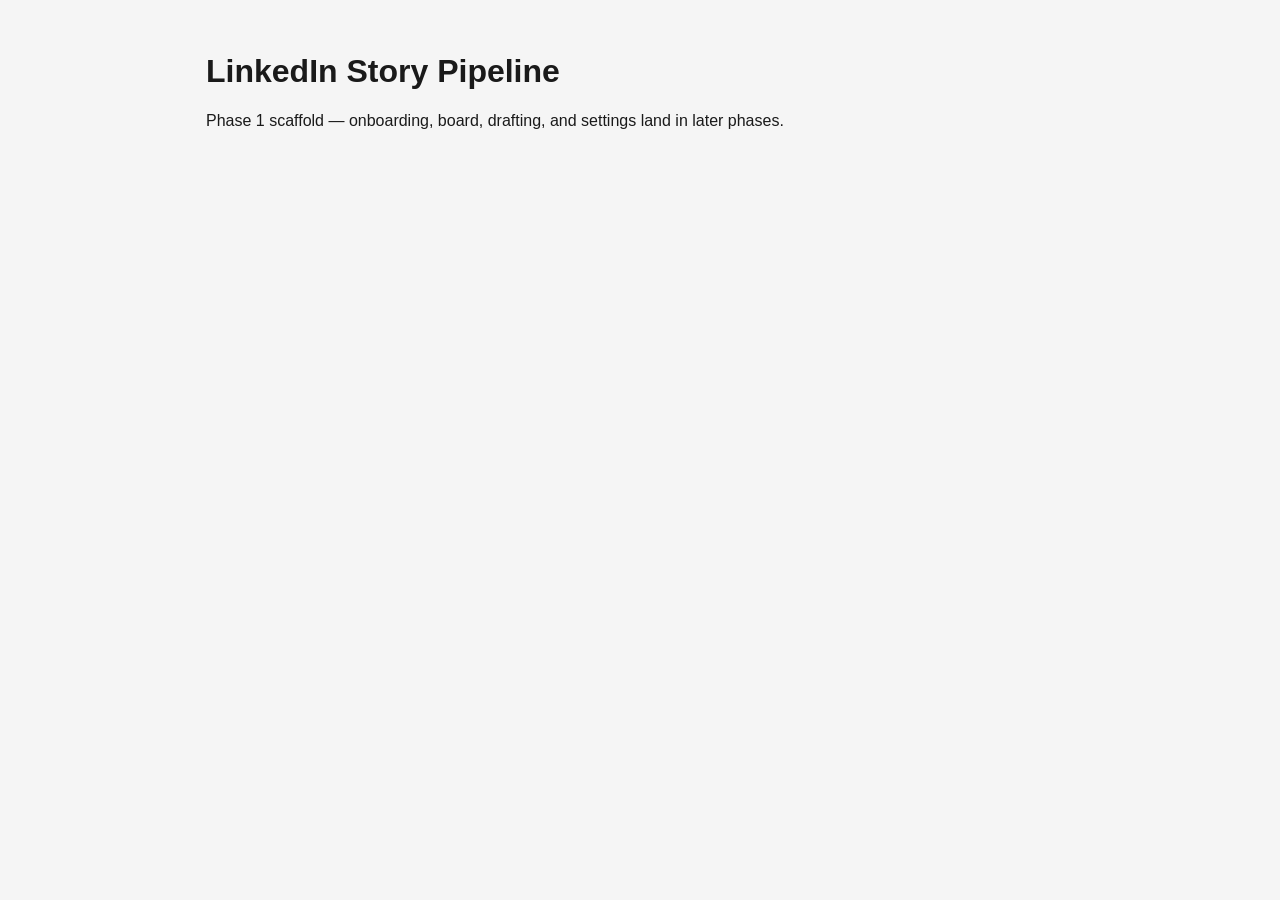
==== index.html @ b190e6f0 "Phase 1 scaffold: flat repo layout, stub files, HTML shells Sets up the file layout from BUILD_SPEC_" ====
<!DOCTYPE html>
<html lang="en">
<head>
  <meta charset="UTF-8" />
  <meta name="viewport" content="width=device-width, initial-scale=1.0" />
  <title>LinkedIn Story Pipeline</title>
  <link rel="stylesheet" href="styles.css" />
</head>
<body>
  <div id="app">
    <h1>LinkedIn Story Pipeline</h1>
    <p>Phase 1 scaffold — onboarding, board, drafting, and settings land in later phases.</p>
  </div>

  <script src="linkConfig.js"></script>
  <script src="storage.js"></script>
  <script src="api.js"></script>
  <script src="onboarding.js"></script>
  <script src="pipeline.js"></script>
  <script src="draft.js"></script>
  <script src="learning.js"></script>
  <script src="settings.js"></script>
  <script src="app.js"></script>
</body>
</html>
---- styles.css ----
/* LinkedIn Story Pipeline — Web Edition
   Shared styles for index.html and admin.html. Filled in phase by phase. */

* {
  box-sizing: border-box;
}

body {
  margin: 0;
  font-family: -apple-system, BlinkMacSystemFont, "Segoe UI", Roboto, sans-serif;
  color: #1a1a1a;
  background: #f5f5f5;
}

#app {
  max-width: 900px;
  margin: 0 auto;
  padding: 2rem 1rem;
}
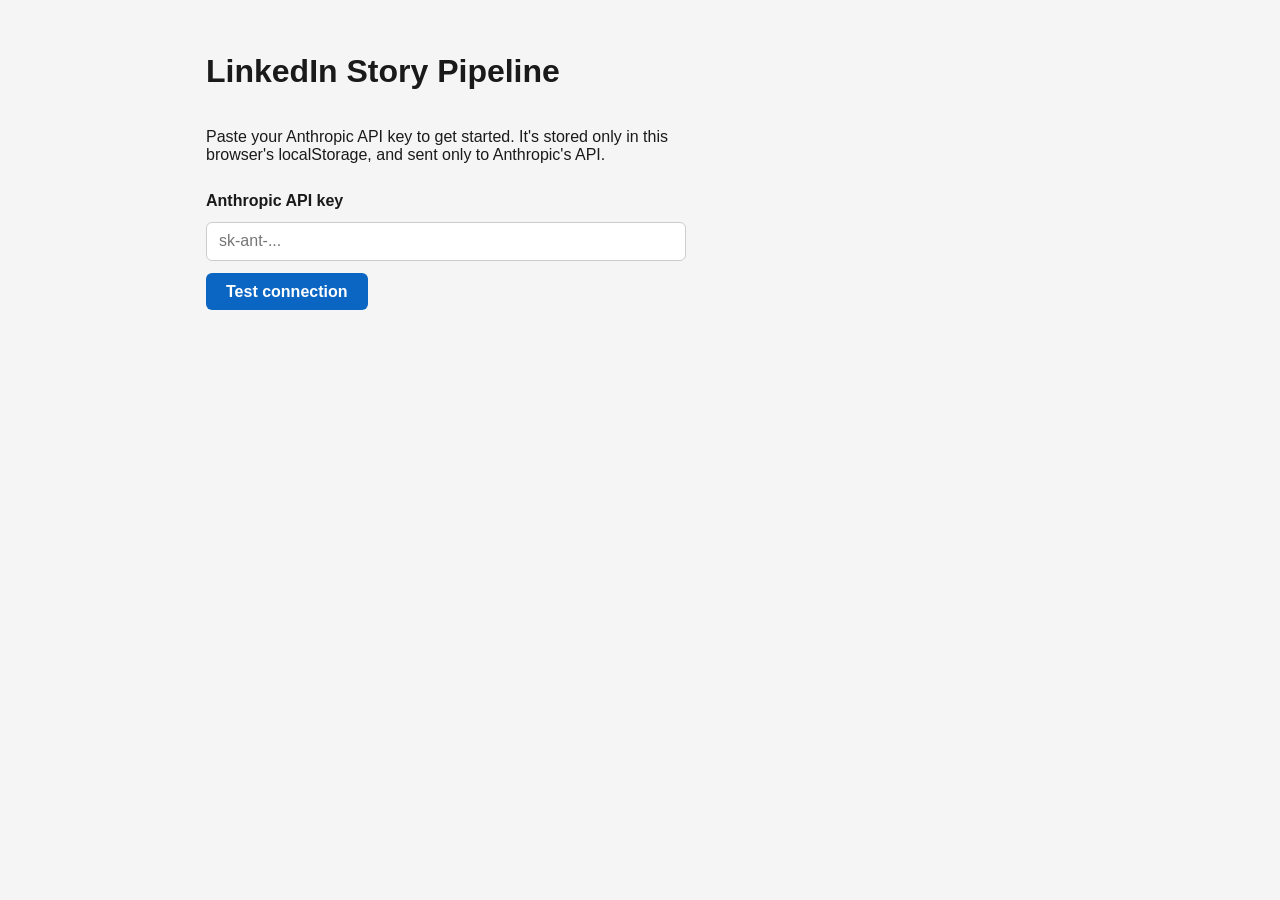
==== commit fdf50e25: "Phase 1: API key gate for index.html Landing view with key input + Test connection button, api.js wr" ====
--- a/index.html
+++ b/index.html
@@ -8,8 +8,43 @@
 </head>
 <body>
   <div id="app">
-    <h1>LinkedIn Story Pipeline</h1>
-    <p>Phase 1 scaffold — onboarding, board, drafting, and settings land in later phases.</p>
+    <header>
+      <h1>LinkedIn Story Pipeline</h1>
+    </header>
+
+    <section id="landing-view">
+      <p>
+        Paste your Anthropic API key to get started. It's stored only in
+        this browser's localStorage, and sent only to Anthropic's API.
+      </p>
+      <label for="api-key-input">Anthropic API key</label>
+      <input
+        type="password"
+        id="api-key-input"
+        placeholder="sk-ant-..."
+        autocomplete="off"
+        spellcheck="false"
+      />
+      <button id="test-connection-btn" type="button">Test connection</button>
+      <p id="connection-status" role="status" aria-live="polite"></p>
+    </section>
+
+    <div id="app-shell" hidden>
+      <nav id="main-nav">
+        <button class="nav-link" data-view="board" type="button">Board</button>
+        <button class="nav-link" data-view="settings" type="button">Settings</button>
+      </nav>
+      <main id="view-container">
+        <section id="view-board">
+          <h2>Board</h2>
+          <p>Coming in a later phase.</p>
+        </section>
+        <section id="view-settings" hidden>
+          <h2>Settings</h2>
+          <p>Coming in a later phase.</p>
+        </section>
+      </main>
+    </div>
   </div>
 
   <script src="linkConfig.js"></script>
--- a/styles.css
+++ b/styles.css
@@ -17,3 +17,83 @@
   margin: 0 auto;
   padding: 2rem 1rem;
 }
+
+button {
+  font: inherit;
+  cursor: pointer;
+}
+
+/* Landing view / API key gate */
+
+#landing-view {
+  max-width: 480px;
+  display: flex;
+  flex-direction: column;
+  gap: 0.75rem;
+}
+
+#landing-view label {
+  font-weight: 600;
+}
+
+#api-key-input {
+  font: inherit;
+  padding: 0.6rem 0.75rem;
+  border: 1px solid #ccc;
+  border-radius: 6px;
+}
+
+#test-connection-btn {
+  align-self: flex-start;
+  padding: 0.6rem 1.25rem;
+  border: none;
+  border-radius: 6px;
+  background: #0a66c2;
+  color: #fff;
+  font-weight: 600;
+}
+
+#test-connection-btn:disabled {
+  background: #7fa8d4;
+  cursor: not-allowed;
+}
+
+#connection-status {
+  min-height: 1.25em;
+  font-weight: 500;
+}
+
+#connection-status.status-success {
+  color: #14802f;
+}
+
+#connection-status.status-error {
+  color: #c5221f;
+}
+
+#connection-status.status-pending {
+  color: #555;
+}
+
+/* Nav shell */
+
+#main-nav {
+  display: flex;
+  gap: 0.5rem;
+  border-bottom: 1px solid #ddd;
+  margin-bottom: 1.5rem;
+}
+
+.nav-link {
+  padding: 0.6rem 1rem;
+  border: none;
+  background: none;
+  border-bottom: 2px solid transparent;
+  font-weight: 600;
+  color: #555;
+}
+
+.nav-link.active {
+  color: #0a66c2;
+  border-bottom-color: #0a66c2;
+}
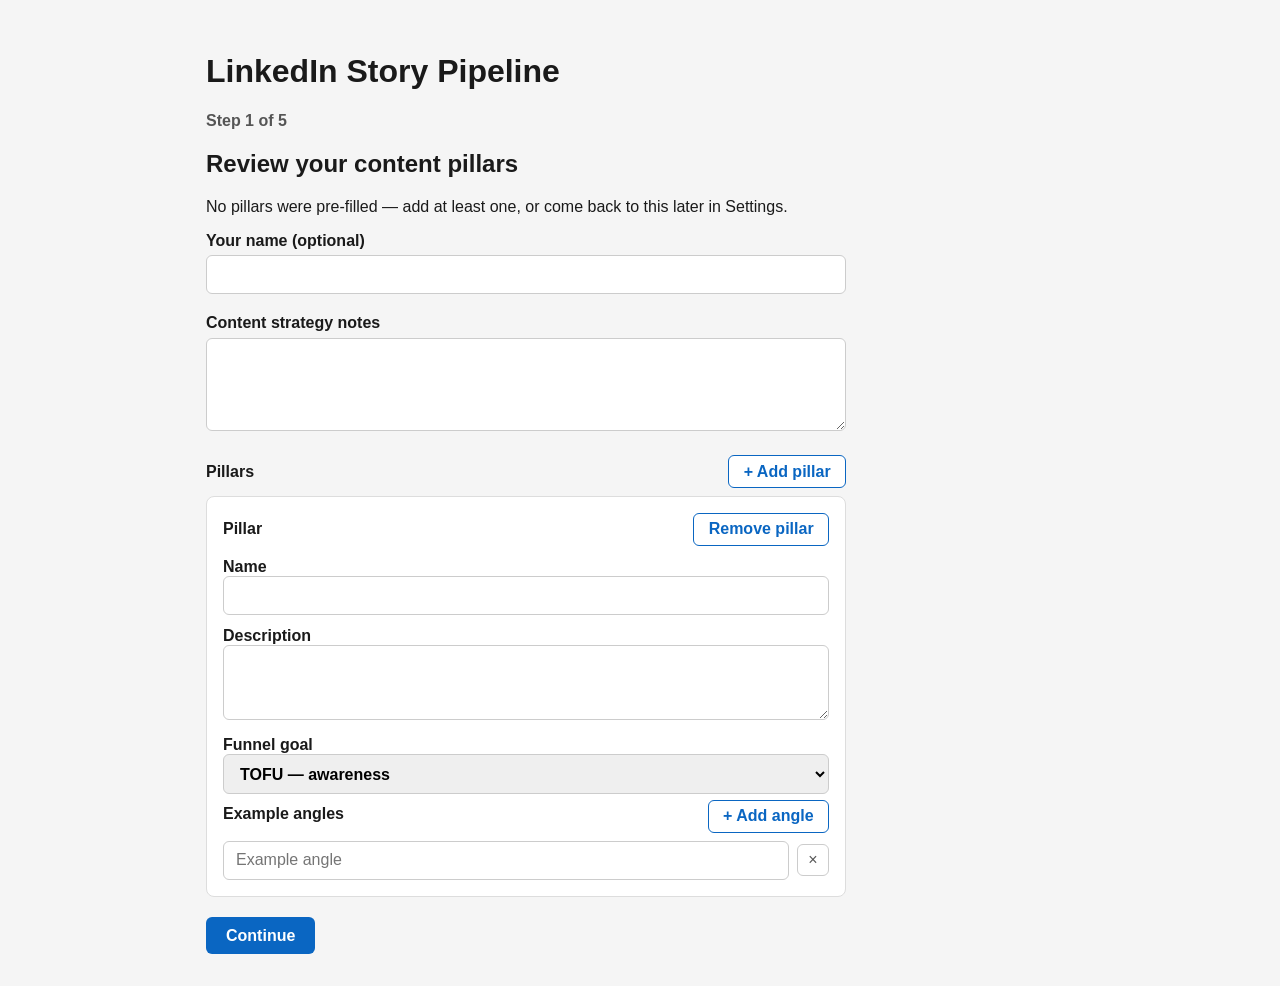
==== commit 98202f50: "Phase 3: onboarding wizard in index.html app.js now decodes the c link-config param on load, seeds t" ====
--- a/index.html
+++ b/index.html
@@ -12,22 +12,10 @@
       <h1>LinkedIn Story Pipeline</h1>
     </header>
 
-    <section id="landing-view">
-      <p>
-        Paste your Anthropic API key to get started. It's stored only in
-        this browser's localStorage, and sent only to Anthropic's API.
-      </p>
-      <label for="api-key-input">Anthropic API key</label>
-      <input
-        type="password"
-        id="api-key-input"
-        placeholder="sk-ant-..."
-        autocomplete="off"
-        spellcheck="false"
-      />
-      <button id="test-connection-btn" type="button">Test connection</button>
-      <p id="connection-status" role="status" aria-live="polite"></p>
-    </section>
+    <div id="onboarding-view" hidden>
+      <p id="onboarding-step-indicator"></p>
+      <div id="onboarding-step-container"></div>
+    </div>
 
     <div id="app-shell" hidden>
       <nav id="main-nav">
--- a/styles.css
+++ b/styles.css
@@ -3,6 +3,10 @@
 
 * {
   box-sizing: border-box;
+}
+
+[hidden] {
+  display: none !important;
 }
 
 body {
@@ -23,28 +27,78 @@
   cursor: pointer;
 }
 
-/* Landing view / API key gate */
-
-#landing-view {
-  max-width: 480px;
-  display: flex;
-  flex-direction: column;
-  gap: 0.75rem;
-}
-
-#landing-view label {
-  font-weight: 600;
-}
-
-#api-key-input {
+/* Status messages (key test, chat, save — reused across the app) */
+
+[role="status"] {
+  min-height: 1.25em;
+  font-weight: 500;
+}
+
+.status-success {
+  color: #14802f;
+}
+
+.status-error {
+  color: #c5221f;
+}
+
+.status-pending {
+  color: #555;
+}
+
+.btn-primary:disabled {
+  background: #7fa8d4;
+  cursor: not-allowed;
+}
+
+/* Forms (admin + landing share these primitives) */
+
+input[type="text"],
+input[type="password"],
+textarea,
+select {
   font: inherit;
   padding: 0.6rem 0.75rem;
   border: 1px solid #ccc;
   border-radius: 6px;
-}
-
-#test-connection-btn {
-  align-self: flex-start;
+  width: 100%;
+}
+
+textarea {
+  resize: vertical;
+}
+
+.field {
+  margin-bottom: 1.25rem;
+}
+
+.field label {
+  display: block;
+  font-weight: 600;
+  margin-bottom: 0.35rem;
+}
+
+.field-header {
+  display: flex;
+  align-items: center;
+  justify-content: space-between;
+  margin-bottom: 0.5rem;
+}
+
+.field-header label {
+  margin-bottom: 0;
+}
+
+.btn-secondary {
+  padding: 0.4rem 0.9rem;
+  border: 1px solid #0a66c2;
+  border-radius: 6px;
+  background: #fff;
+  color: #0a66c2;
+  font-weight: 600;
+}
+
+.btn-primary {
   padding: 0.6rem 1.25rem;
   border: none;
   border-radius: 6px;
@@ -53,26 +107,206 @@
   font-weight: 600;
 }
 
-#test-connection-btn:disabled {
-  background: #7fa8d4;
-  cursor: not-allowed;
-}
-
-#connection-status {
+/* Admin: pillar blocks */
+
+#pillars-container {
+  display: flex;
+  flex-direction: column;
+  gap: 1rem;
+}
+
+.pillar-block {
+  border: 1px solid #ddd;
+  border-radius: 8px;
+  padding: 1rem;
+  background: #fff;
+}
+
+.pillar-block-header {
+  display: flex;
+  align-items: center;
+  justify-content: space-between;
+  margin-bottom: 0.75rem;
+}
+
+.pillar-block label {
+  display: block;
+  font-weight: 600;
+  margin-top: 0.75rem;
+  margin-bottom: 0.35rem;
+}
+
+.pillar-block label:first-of-type {
+  margin-top: 0;
+}
+
+.angles-container {
+  display: flex;
+  flex-direction: column;
+  gap: 0.5rem;
+}
+
+.angle-row {
+  display: flex;
+  gap: 0.5rem;
+  align-items: center;
+}
+
+.angle-row .angle-input {
+  flex: 1;
+}
+
+.remove-angle-btn,
+.remove-repeatable-btn {
+  border: 1px solid #ccc;
+  border-radius: 6px;
+  background: #fff;
+  color: #555;
+  width: 2rem;
+  height: 2rem;
+  line-height: 1;
+  flex-shrink: 0;
+}
+
+#add-pillar-btn,
+.add-angle-btn,
+.remove-pillar-btn {
+  padding: 0.4rem 0.9rem;
+  border: 1px solid #0a66c2;
+  border-radius: 6px;
+  background: #fff;
+  color: #0a66c2;
+  font-weight: 600;
+}
+
+#generate-link-btn {
+  padding: 0.6rem 1.25rem;
+  border: none;
+  border-radius: 6px;
+  background: #0a66c2;
+  color: #fff;
+  font-weight: 600;
+  margin-top: 0.5rem;
+}
+
+/* Admin: generated link output */
+
+#link-output {
+  margin-top: 2rem;
+  padding-top: 1.5rem;
+  border-top: 1px solid #ddd;
+}
+
+#link-output label {
+  display: block;
+  font-weight: 600;
+  margin-bottom: 0.5rem;
+}
+
+.link-row {
+  display: flex;
+  gap: 0.5rem;
+}
+
+#generated-link {
+  flex: 1;
+  background: #f0f0f0;
+}
+
+#copy-link-btn {
+  padding: 0.6rem 1.25rem;
+  border: none;
+  border-radius: 6px;
+  background: #0a66c2;
+  color: #fff;
+  font-weight: 600;
+}
+
+#link-copy-status {
   min-height: 1.25em;
+  color: #14802f;
   font-weight: 500;
 }
 
-#connection-status.status-success {
-  color: #14802f;
-}
-
-#connection-status.status-error {
-  color: #c5221f;
-}
-
-#connection-status.status-pending {
+.warning {
+  color: #9a6700;
+  background: #fff8e6;
+  border: 1px solid #f0d999;
+  border-radius: 6px;
+  padding: 0.75rem;
+}
+
+/* Onboarding wizard */
+
+#onboarding-view {
+  max-width: 640px;
+}
+
+#onboarding-step-indicator {
+  font-weight: 600;
   color: #555;
+  margin-bottom: 1rem;
+}
+
+.step-actions {
+  display: flex;
+  gap: 0.75rem;
+  margin-top: 1rem;
+}
+
+.repeatable-row {
+  display: flex;
+  gap: 0.5rem;
+  align-items: flex-start;
+  margin-bottom: 0.5rem;
+}
+
+.repeatable-row .repeatable-input {
+  flex: 1;
+}
+
+/* Onboarding: guided conversation chat */
+
+.chat-log {
+  border: 1px solid #ddd;
+  border-radius: 8px;
+  background: #fff;
+  padding: 1rem;
+  max-height: 400px;
+  overflow-y: auto;
+  display: flex;
+  flex-direction: column;
+  gap: 0.75rem;
+  margin-bottom: 1rem;
+}
+
+.chat-bubble {
+  max-width: 80%;
+  padding: 0.6rem 0.9rem;
+  border-radius: 10px;
+  white-space: pre-wrap;
+  line-height: 1.4;
+}
+
+.chat-assistant {
+  align-self: flex-start;
+  background: #f0f0f0;
+}
+
+.chat-user {
+  align-self: flex-end;
+  background: #0a66c2;
+  color: #fff;
+}
+
+.chat-form {
+  display: flex;
+  gap: 0.5rem;
+  margin-bottom: 0.5rem;
+}
+
+.chat-form input {
+  flex: 1;
 }
 
 /* Nav shell */
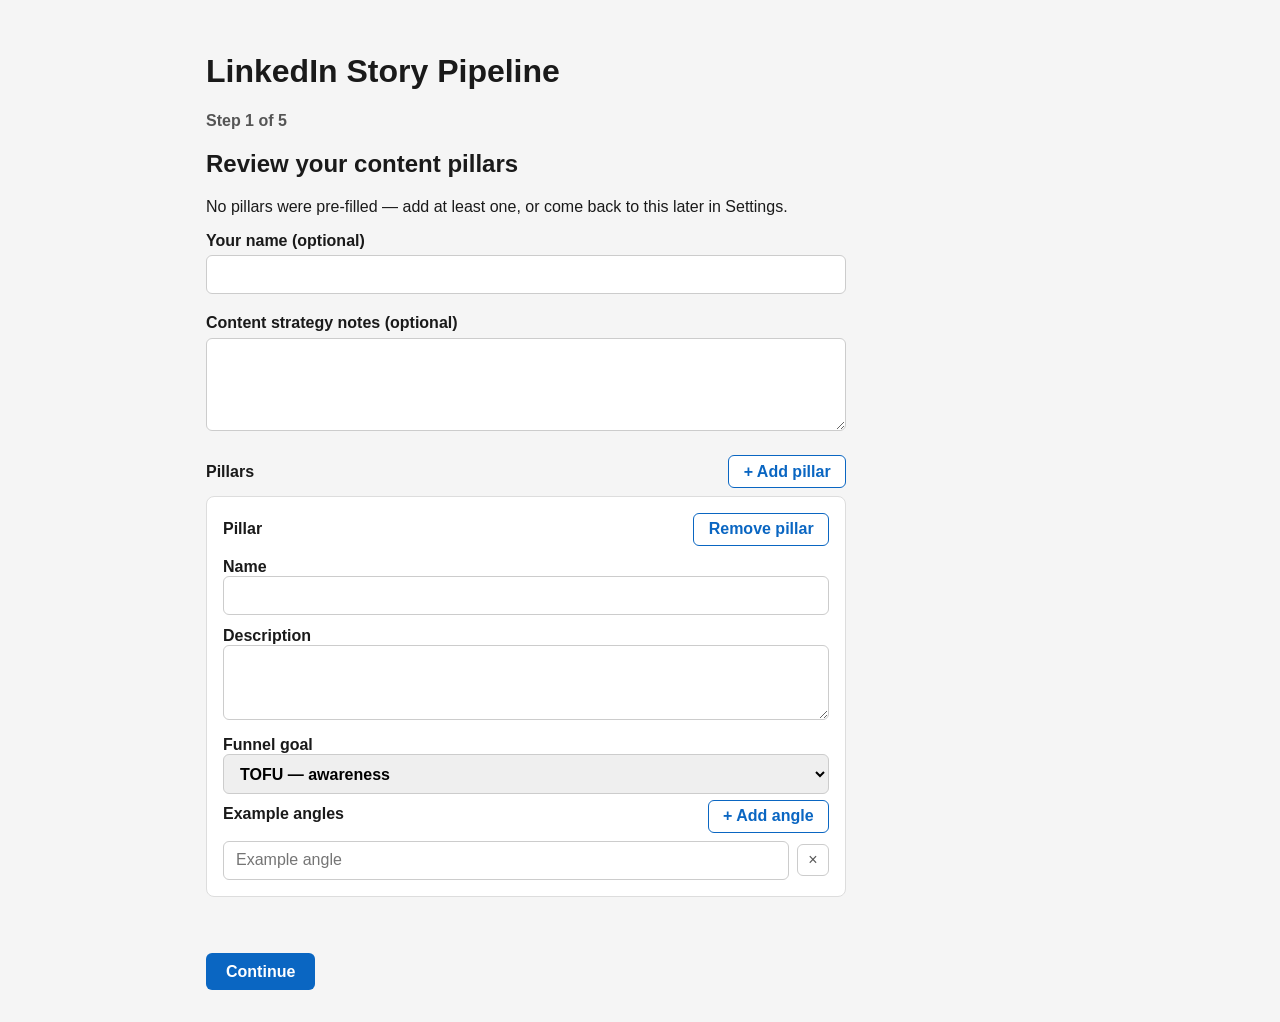
==== commit eab1e316: "Phase 4: kanban board, Inbox -> Interviewing -> Proposing pipeline.js implements the idea state mach" ====
--- a/index.html
+++ b/index.html
@@ -24,8 +24,7 @@
       </nav>
       <main id="view-container">
         <section id="view-board">
-          <h2>Board</h2>
-          <p>Coming in a later phase.</p>
+          <div id="board-root"></div>
         </section>
         <section id="view-settings" hidden>
           <h2>Settings</h2>
--- a/styles.css
+++ b/styles.css
@@ -309,6 +309,114 @@
   flex: 1;
 }
 
+/* Kanban board */
+
+.board-header {
+  margin-bottom: 1.5rem;
+}
+
+.board-columns {
+  display: flex;
+  gap: 1rem;
+  overflow-x: auto;
+  padding-bottom: 1rem;
+}
+
+.board-column {
+  flex: 0 0 240px;
+  background: #fff;
+  border: 1px solid #ddd;
+  border-radius: 8px;
+  padding: 0.75rem;
+}
+
+.board-column h3 {
+  font-size: 0.95rem;
+  margin: 0 0 0.75rem;
+  color: #555;
+}
+
+.column-cards {
+  display: flex;
+  flex-direction: column;
+  gap: 0.5rem;
+  min-height: 40px;
+}
+
+.idea-card {
+  border: 1px solid #ddd;
+  border-radius: 6px;
+  padding: 0.6rem 0.75rem;
+  background: #fafafa;
+  cursor: pointer;
+}
+
+.idea-card:hover {
+  border-color: #0a66c2;
+}
+
+.idea-card-title {
+  font-weight: 600;
+  margin-bottom: 0.25rem;
+}
+
+.idea-card-meta {
+  font-size: 0.85rem;
+  color: #666;
+}
+
+/* Idea panel (modal) */
+
+.panel-overlay {
+  position: fixed;
+  inset: 0;
+  background: rgba(0, 0, 0, 0.4);
+  display: flex;
+  align-items: flex-start;
+  justify-content: center;
+  padding: 3rem 1rem;
+  overflow-y: auto;
+  z-index: 100;
+}
+
+.panel {
+  background: #fff;
+  border-radius: 10px;
+  padding: 2rem;
+  max-width: 640px;
+  width: 100%;
+  position: relative;
+}
+
+.panel-close {
+  position: absolute;
+  top: 1rem;
+  right: 1rem;
+  background: none;
+  border: none;
+  font-size: 1.5rem;
+  line-height: 1;
+  color: #555;
+}
+
+.idea-raw-note {
+  white-space: pre-wrap;
+  background: #f5f5f5;
+  border-radius: 6px;
+  padding: 0.75rem;
+}
+
+.idea-meta {
+  color: #555;
+  font-size: 0.9rem;
+}
+
+.readonly-value {
+  padding: 0.6rem 0;
+  font-weight: 600;
+  margin: 0;
+}
+
 /* Nav shell */
 
 #main-nav {
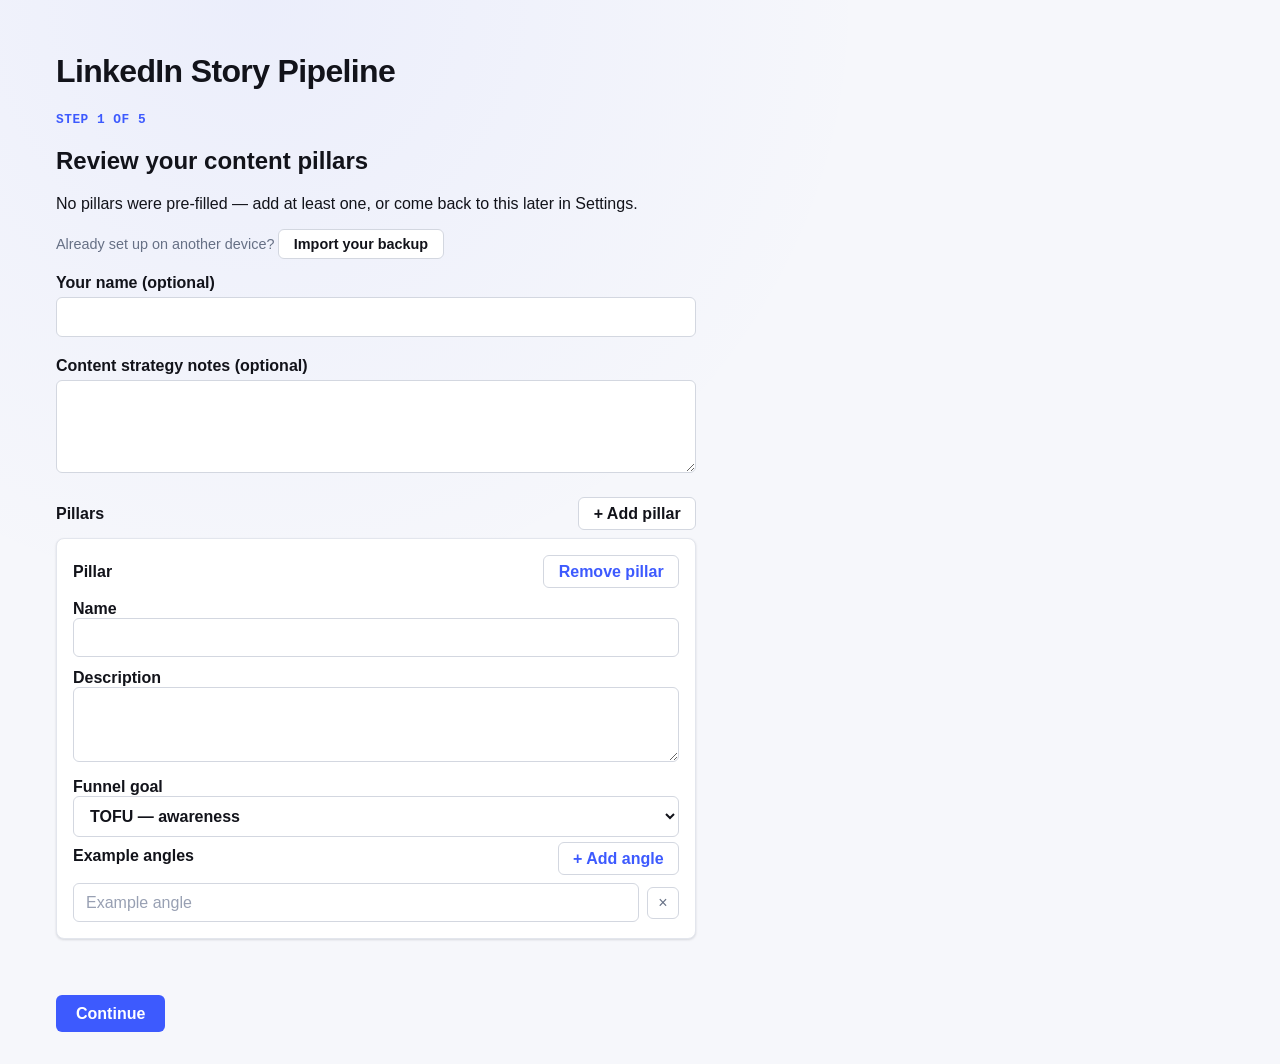
==== commit 91abbff3: "Phase 7: Settings, backup, error-handling audit, responsive pass, README Settings view (settings.js)" ====
--- a/index.html
+++ b/index.html
@@ -26,10 +26,7 @@
         <section id="view-board">
           <div id="board-root"></div>
         </section>
-        <section id="view-settings" hidden>
-          <h2>Settings</h2>
-          <p>Coming in a later phase.</p>
-        </section>
+        <section id="view-settings" hidden></section>
       </main>
     </div>
   </div>
--- a/styles.css
+++ b/styles.css
@@ -1,5 +1,34 @@
 /* LinkedIn Story Pipeline — Web Edition
    Shared styles for index.html and admin.html. Filled in phase by phase. */
+
+:root {
+  --bg: #f6f7fb;
+  --surface: #ffffff;
+  --surface-2: #f1f3f8;
+  --surface-hover: #eaecf3;
+  --border: #e3e6ed;
+  --border-strong: #d3d7e0;
+  --text: #12131a;
+  --text-muted: #667085;
+  --text-faint: #98a0b3;
+  --accent: #3d5afe;
+  --accent-hover: #2e46d9;
+  --accent-soft: rgba(61, 90, 254, 0.08);
+  --accent-soft-border: rgba(61, 90, 254, 0.25);
+  --on-accent: #ffffff;
+  --success: #17a35a;
+  --success-bg: rgba(23, 163, 90, 0.08);
+  --error: #e0362e;
+  --error-bg: rgba(224, 54, 46, 0.08);
+  --warning: #b6690a;
+  --warning-bg: rgba(182, 105, 10, 0.08);
+  --warning-border: rgba(182, 105, 10, 0.25);
+  --radius: 8px;
+  --font-mono: ui-monospace, "SF Mono", "Cascadia Code", Menlo, Consolas, monospace;
+  --shadow-sm: 0 1px 2px rgba(16, 24, 40, 0.06), 0 1px 3px rgba(16, 24, 40, 0.08);
+  --shadow-md: 0 8px 24px rgba(16, 24, 40, 0.08), 0 2px 6px rgba(16, 24, 40, 0.05);
+  --shadow-lg: 0 24px 60px rgba(16, 24, 40, 0.18);
+}
 
 * {
   box-sizing: border-box;
@@ -12,14 +41,20 @@
 body {
   margin: 0;
   font-family: -apple-system, BlinkMacSystemFont, "Segoe UI", Roboto, sans-serif;
-  color: #1a1a1a;
-  background: #f5f5f5;
+  color: var(--text);
+  background: var(--bg);
+  background-image: radial-gradient(circle at 20% 0%, rgba(61, 90, 254, 0.06), transparent 45%);
+  background-attachment: fixed;
 }
 
 #app {
-  max-width: 900px;
+  max-width: 1200px;
   margin: 0 auto;
   padding: 2rem 1rem;
+}
+
+header h1 {
+  letter-spacing: -0.02em;
 }
 
 button {
@@ -27,6 +62,10 @@
   cursor: pointer;
 }
 
+a {
+  color: var(--accent);
+}
+
 /* Status messages (key test, chat, save — reused across the app) */
 
 [role="status"] {
@@ -35,19 +74,20 @@
 }
 
 .status-success {
-  color: #14802f;
+  color: var(--success);
 }
 
 .status-error {
-  color: #c5221f;
+  color: var(--error);
 }
 
 .status-pending {
-  color: #555;
+  color: var(--text-muted);
 }
 
 .btn-primary:disabled {
-  background: #7fa8d4;
+  background: var(--surface-hover);
+  color: var(--text-faint);
   cursor: not-allowed;
 }
 
@@ -59,9 +99,25 @@
 select {
   font: inherit;
   padding: 0.6rem 0.75rem;
-  border: 1px solid #ccc;
+  border: 1px solid var(--border-strong);
   border-radius: 6px;
   width: 100%;
+  background: var(--surface);
+  color: var(--text);
+}
+
+input[type="text"]:focus,
+input[type="password"]:focus,
+textarea:focus,
+select:focus {
+  outline: none;
+  border-color: var(--accent);
+  box-shadow: 0 0 0 3px var(--accent-soft);
+}
+
+input::placeholder,
+textarea::placeholder {
+  color: var(--text-faint);
 }
 
 textarea {
@@ -91,23 +147,38 @@
 
 .btn-secondary {
   padding: 0.4rem 0.9rem;
-  border: 1px solid #0a66c2;
-  border-radius: 6px;
-  background: #fff;
-  color: #0a66c2;
-  font-weight: 600;
+  border: 1px solid var(--border-strong);
+  border-radius: 6px;
+  background: var(--surface);
+  color: var(--text);
+  font-weight: 600;
+  transition: border-color 0.15s ease, color 0.15s ease;
+}
+
+.btn-secondary:hover {
+  border-color: var(--accent);
+  color: var(--accent-hover);
 }
 
 .btn-primary {
   padding: 0.6rem 1.25rem;
   border: none;
   border-radius: 6px;
-  background: #0a66c2;
-  color: #fff;
-  font-weight: 600;
+  background: var(--accent);
+  color: var(--on-accent);
+  font-weight: 600;
+  transition: background 0.15s ease;
+}
+
+.btn-primary:hover:not(:disabled) {
+  background: var(--accent-hover);
 }
 
 /* Admin: pillar blocks */
+
+#admin-form {
+  max-width: 640px;
+}
 
 #pillars-container {
   display: flex;
@@ -116,10 +187,11 @@
 }
 
 .pillar-block {
-  border: 1px solid #ddd;
-  border-radius: 8px;
+  border: 1px solid var(--border);
+  border-radius: var(--radius);
   padding: 1rem;
-  background: #fff;
+  background: var(--surface);
+  box-shadow: var(--shadow-sm);
 }
 
 .pillar-block-header {
@@ -158,24 +230,30 @@
 
 .remove-angle-btn,
 .remove-repeatable-btn {
-  border: 1px solid #ccc;
-  border-radius: 6px;
-  background: #fff;
-  color: #555;
+  border: 1px solid var(--border-strong);
+  border-radius: 6px;
+  background: var(--surface);
+  color: var(--text-muted);
   width: 2rem;
   height: 2rem;
   line-height: 1;
   flex-shrink: 0;
 }
 
+.remove-angle-btn:hover,
+.remove-repeatable-btn:hover {
+  border-color: var(--error);
+  color: var(--error);
+}
+
 #add-pillar-btn,
 .add-angle-btn,
 .remove-pillar-btn {
   padding: 0.4rem 0.9rem;
-  border: 1px solid #0a66c2;
-  border-radius: 6px;
-  background: #fff;
-  color: #0a66c2;
+  border: 1px solid var(--border-strong);
+  border-radius: 6px;
+  background: var(--surface);
+  color: var(--accent);
   font-weight: 600;
 }
 
@@ -183,8 +261,8 @@
   padding: 0.6rem 1.25rem;
   border: none;
   border-radius: 6px;
-  background: #0a66c2;
-  color: #fff;
+  background: var(--accent);
+  color: var(--on-accent);
   font-weight: 600;
   margin-top: 0.5rem;
 }
@@ -192,9 +270,10 @@
 /* Admin: generated link output */
 
 #link-output {
+  max-width: 640px;
   margin-top: 2rem;
   padding-top: 1.5rem;
-  border-top: 1px solid #ddd;
+  border-top: 1px solid var(--border);
 }
 
 #link-output label {
@@ -210,28 +289,30 @@
 
 #generated-link {
   flex: 1;
-  background: #f0f0f0;
+  background: var(--surface-2);
+  font-family: var(--font-mono);
+  font-size: 0.85rem;
 }
 
 #copy-link-btn {
   padding: 0.6rem 1.25rem;
   border: none;
   border-radius: 6px;
-  background: #0a66c2;
-  color: #fff;
+  background: var(--accent);
+  color: var(--on-accent);
   font-weight: 600;
 }
 
 #link-copy-status {
   min-height: 1.25em;
-  color: #14802f;
+  color: var(--success);
   font-weight: 500;
 }
 
 .warning {
-  color: #9a6700;
-  background: #fff8e6;
-  border: 1px solid #f0d999;
+  color: var(--warning);
+  background: var(--warning-bg);
+  border: 1px solid var(--warning-border);
   border-radius: 6px;
   padding: 0.75rem;
 }
@@ -243,8 +324,12 @@
 }
 
 #onboarding-step-indicator {
-  font-weight: 600;
-  color: #555;
+  font-family: var(--font-mono);
+  font-size: 0.8rem;
+  letter-spacing: 0.04em;
+  text-transform: uppercase;
+  font-weight: 600;
+  color: var(--accent);
   margin-bottom: 1rem;
 }
 
@@ -268,9 +353,10 @@
 /* Onboarding: guided conversation chat */
 
 .chat-log {
-  border: 1px solid #ddd;
-  border-radius: 8px;
-  background: #fff;
+  border: 1px solid var(--border);
+  border-radius: var(--radius);
+  background: var(--surface);
+  box-shadow: var(--shadow-sm);
   padding: 1rem;
   max-height: 400px;
   overflow-y: auto;
@@ -290,23 +376,32 @@
 
 .chat-assistant {
   align-self: flex-start;
-  background: #f0f0f0;
+  background: var(--surface-2);
+  border: 1px solid var(--border);
 }
 
 .chat-user {
   align-self: flex-end;
-  background: #0a66c2;
-  color: #fff;
+  background: var(--accent);
+  color: var(--on-accent);
 }
 
 .chat-form {
   display: flex;
   gap: 0.5rem;
   margin-bottom: 0.5rem;
-}
-
-.chat-form input {
+  align-items: flex-end;
+}
+
+.chat-form textarea {
   flex: 1;
+  resize: vertical;
+  min-height: 2.75rem;
+  max-height: 12rem;
+}
+
+.chat-form .btn-primary {
+  flex-shrink: 0;
 }
 
 /* Kanban board */
@@ -316,24 +411,29 @@
 }
 
 .board-columns {
-  display: flex;
-  gap: 1rem;
-  overflow-x: auto;
-  padding-bottom: 1rem;
+  display: grid;
+  grid-template-columns: repeat(6, minmax(0, 1fr));
+  gap: 0.75rem;
 }
 
 .board-column {
-  flex: 0 0 240px;
-  background: #fff;
-  border: 1px solid #ddd;
-  border-radius: 8px;
-  padding: 0.75rem;
+  min-width: 0;
+  background: var(--surface-2);
+  border: 1px solid var(--border);
+  border-radius: var(--radius);
+  padding: 0.65rem;
 }
 
 .board-column h3 {
-  font-size: 0.95rem;
-  margin: 0 0 0.75rem;
-  color: #555;
+  font-family: var(--font-mono);
+  font-size: 0.72rem;
+  letter-spacing: 0.05em;
+  text-transform: uppercase;
+  margin: 0 0 0.65rem;
+  color: var(--text-muted);
+  white-space: nowrap;
+  overflow: hidden;
+  text-overflow: ellipsis;
 }
 
 .column-cards {
@@ -344,25 +444,31 @@
 }
 
 .idea-card {
-  border: 1px solid #ddd;
-  border-radius: 6px;
-  padding: 0.6rem 0.75rem;
-  background: #fafafa;
+  border: 1px solid var(--border);
+  border-radius: 6px;
+  padding: 0.5rem 0.6rem;
+  background: var(--surface);
+  box-shadow: var(--shadow-sm);
   cursor: pointer;
+  transition: border-color 0.15s ease, transform 0.15s ease, box-shadow 0.15s ease;
 }
 
 .idea-card:hover {
-  border-color: #0a66c2;
+  border-color: var(--accent);
+  transform: translateY(-1px);
+  box-shadow: var(--shadow-md);
 }
 
 .idea-card-title {
+  font-size: 0.85rem;
   font-weight: 600;
   margin-bottom: 0.25rem;
 }
 
 .idea-card-meta {
-  font-size: 0.85rem;
-  color: #666;
+  font-family: var(--font-mono);
+  font-size: 0.72rem;
+  color: var(--text-muted);
 }
 
 /* Idea panel (modal) */
@@ -370,7 +476,7 @@
 .panel-overlay {
   position: fixed;
   inset: 0;
-  background: rgba(0, 0, 0, 0.4);
+  background: rgba(0, 0, 0, 0.6);
   display: flex;
   align-items: flex-start;
   justify-content: center;
@@ -380,12 +486,14 @@
 }
 
 .panel {
-  background: #fff;
+  background: var(--surface);
+  border: 1px solid var(--border);
   border-radius: 10px;
   padding: 2rem;
   max-width: 640px;
   width: 100%;
   position: relative;
+  box-shadow: var(--shadow-lg);
 }
 
 .panel-close {
@@ -396,25 +504,45 @@
   border: none;
   font-size: 1.5rem;
   line-height: 1;
-  color: #555;
+  color: var(--text-muted);
+}
+
+.panel-close:hover {
+  color: var(--text);
 }
 
 .idea-raw-note {
   white-space: pre-wrap;
-  background: #f5f5f5;
+  background: var(--surface-2);
+  border: 1px solid var(--border);
   border-radius: 6px;
   padding: 0.75rem;
 }
 
 .idea-meta {
-  color: #555;
+  color: var(--text-muted);
   font-size: 0.9rem;
+}
+
+.angle-source-badge {
+  display: inline-block;
+  font-family: var(--font-mono);
+  background: var(--accent-soft);
+  color: var(--accent-hover);
+  border: 1px solid var(--accent-soft-border);
+  border-radius: 999px;
+  padding: 0.3rem 0.75rem;
+  font-size: 0.78rem;
+  letter-spacing: 0.02em;
+  font-weight: 600;
+  margin-bottom: 1rem;
 }
 
 .readonly-value {
   padding: 0.6rem 0;
   font-weight: 600;
   margin: 0;
+  color: var(--text);
 }
 
 /* Nav shell */
@@ -422,7 +550,7 @@
 #main-nav {
   display: flex;
   gap: 0.5rem;
-  border-bottom: 1px solid #ddd;
+  border-bottom: 1px solid var(--border);
   margin-bottom: 1.5rem;
 }
 
@@ -432,10 +560,82 @@
   background: none;
   border-bottom: 2px solid transparent;
   font-weight: 600;
-  color: #555;
+  color: var(--text-muted);
+}
+
+.nav-link:hover {
+  color: var(--text);
 }
 
 .nav-link.active {
-  color: #0a66c2;
-  border-bottom-color: #0a66c2;
-}
+  color: var(--accent);
+  border-bottom-color: var(--accent);
+}
+
+/* Settings */
+
+#view-settings {
+  max-width: 720px;
+}
+
+.settings-section {
+  border: 1px solid var(--border);
+  border-radius: var(--radius);
+  background: var(--surface);
+  box-shadow: var(--shadow-sm);
+  padding: 1.5rem;
+  margin-bottom: 1.5rem;
+}
+
+.settings-section h3 {
+  margin-top: 0;
+}
+
+.settings-danger {
+  border-color: var(--error-bg);
+  background: var(--error-bg);
+}
+
+.btn-danger {
+  padding: 0.6rem 1.25rem;
+  border: 1px solid var(--error);
+  border-radius: 6px;
+  background: var(--surface);
+  color: var(--error);
+  font-weight: 600;
+}
+
+.btn-danger:hover {
+  background: var(--error);
+  color: var(--on-accent);
+}
+
+/* Responsive: tablet and narrower */
+
+@media (max-width: 900px) {
+  .board-columns {
+    display: flex;
+    overflow-x: auto;
+    padding-bottom: 1rem;
+  }
+
+  .board-column {
+    flex: 0 0 220px;
+  }
+}
+
+@media (max-width: 640px) {
+  .step-actions,
+  .chat-form,
+  .link-row {
+    flex-wrap: wrap;
+  }
+
+  .panel {
+    padding: 1.25rem;
+  }
+
+  #app {
+    padding: 1.25rem 0.75rem;
+  }
+}
